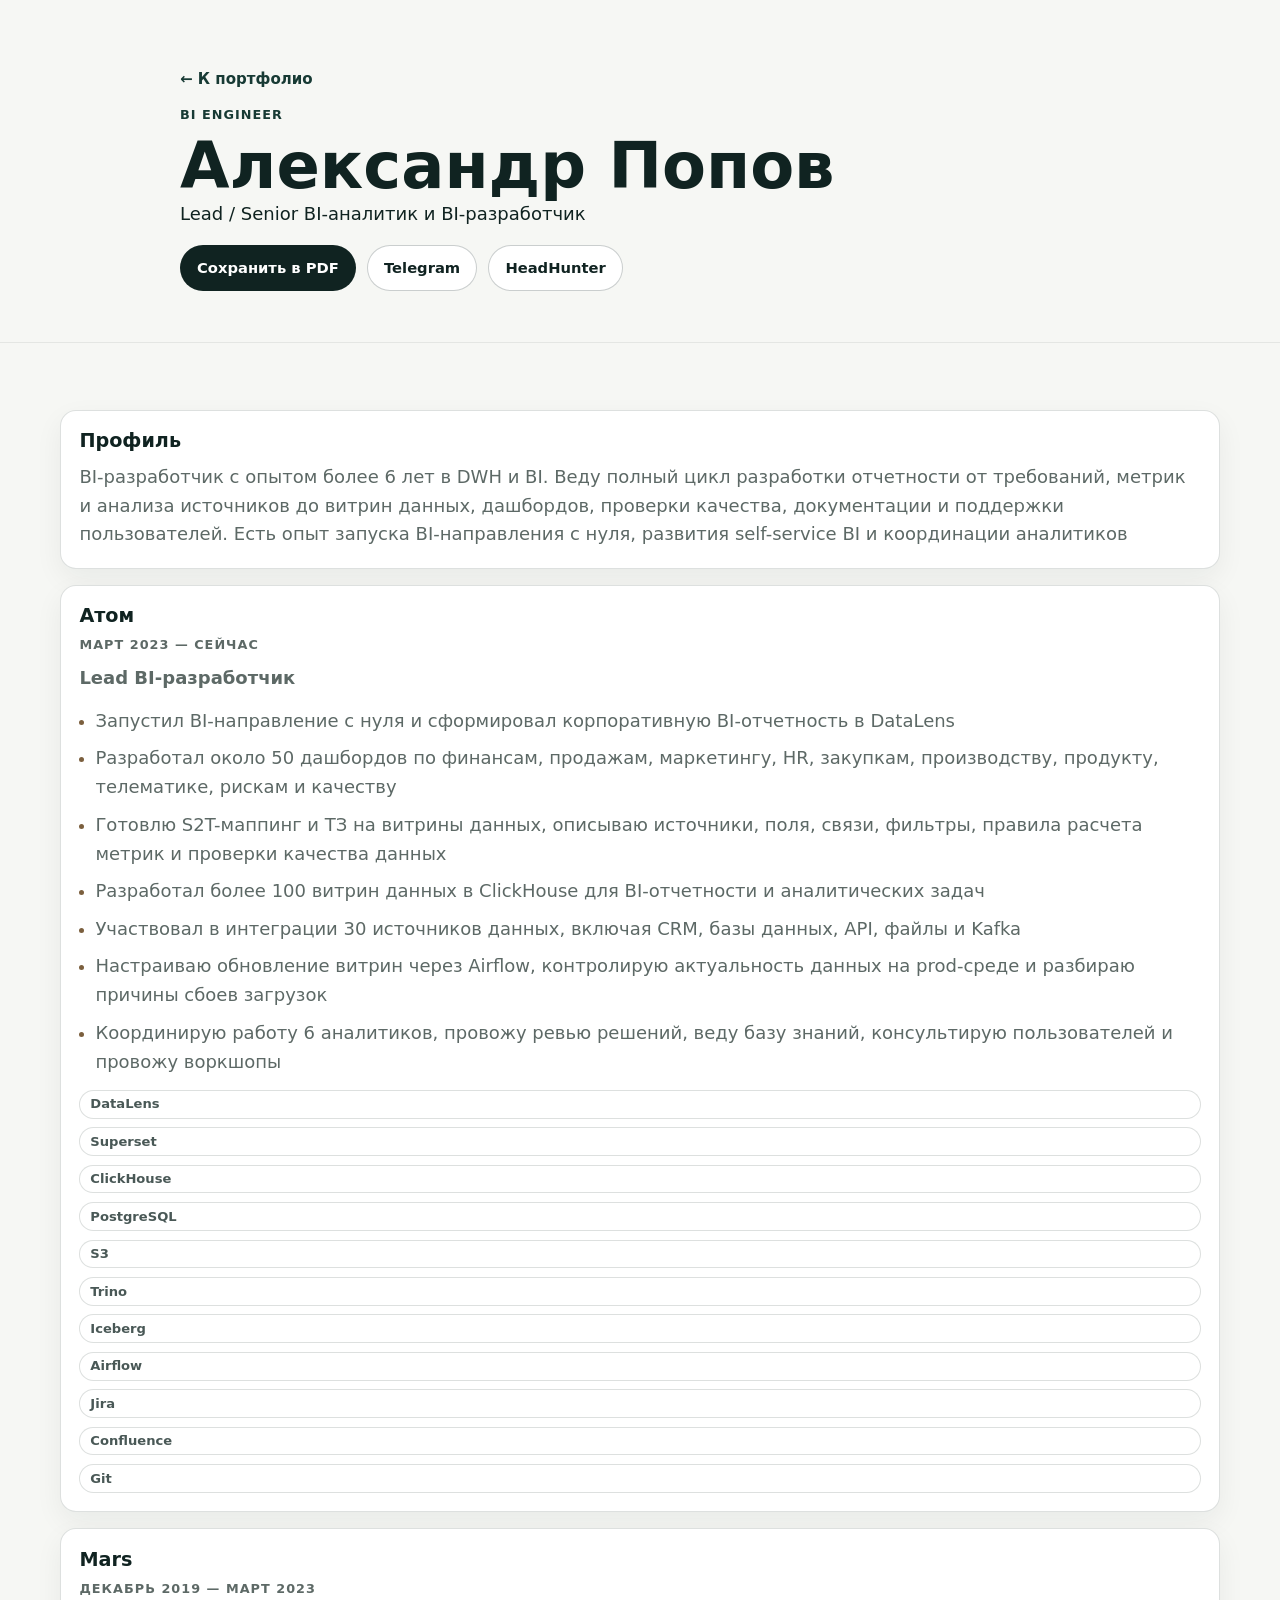
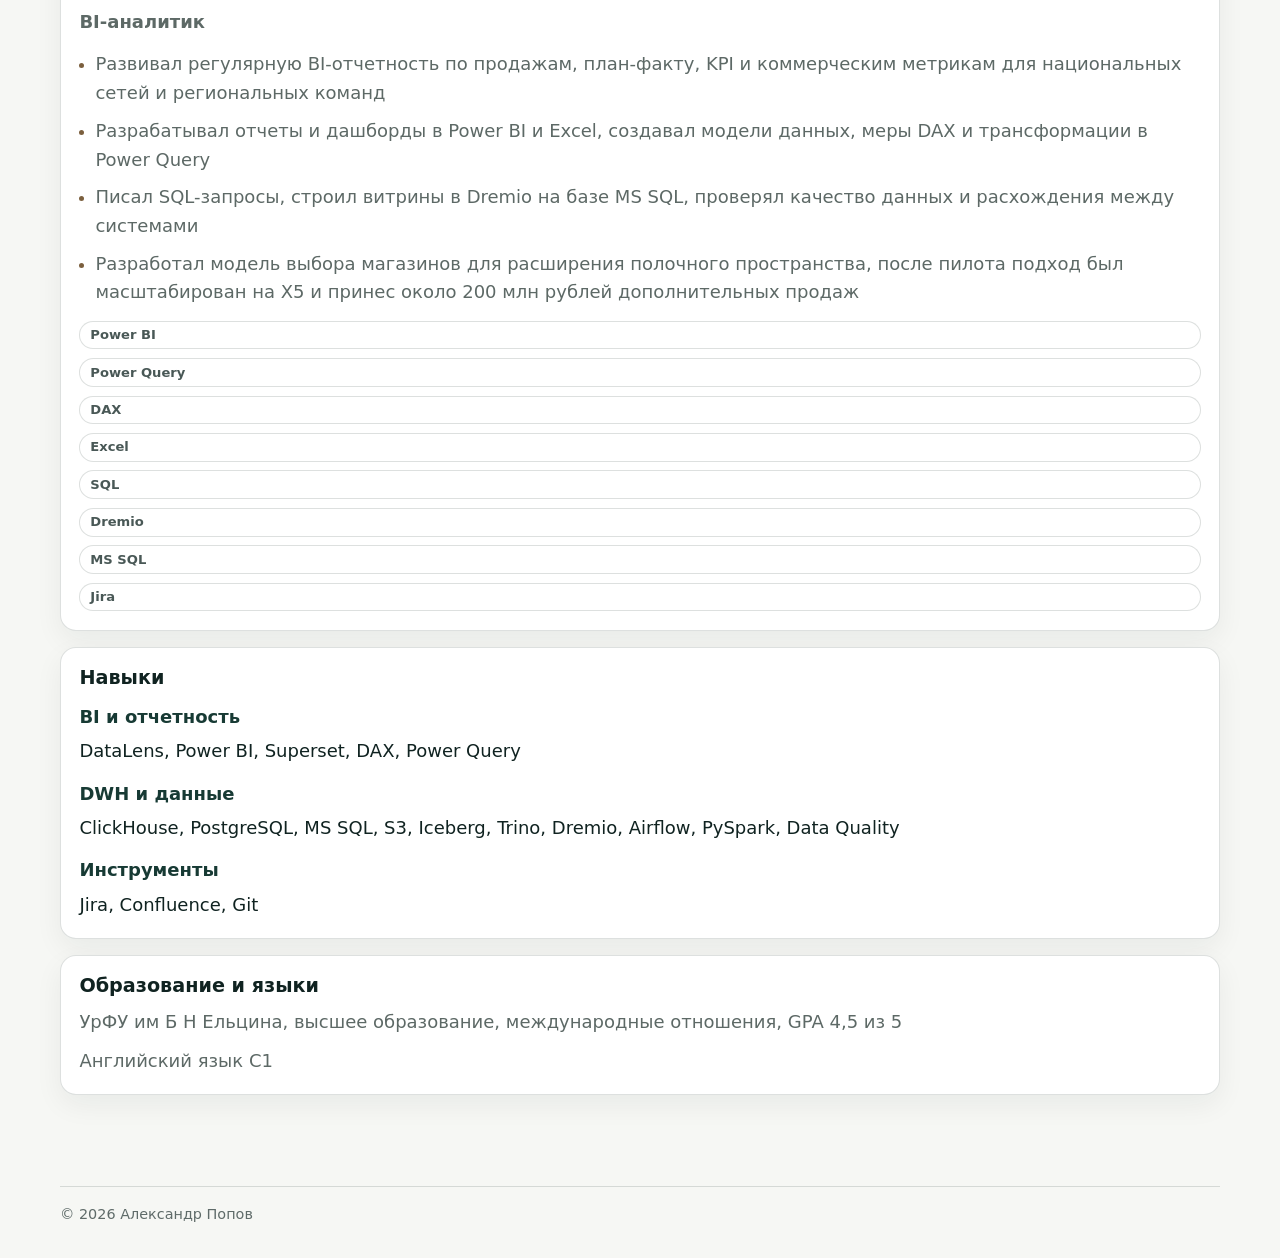
==== resume.html @ df1c7fab "Update site" ====
<!doctype html><html lang="ru"><head><meta charset="UTF-8" /><meta name="viewport" content="width=device-width, initial-scale=1.0" /><title>Резюме Александра Попова - BI Engineer</title><meta name="description" content="Резюме Александра Попова для ролей Senior BI-аналитика, BI-разработчика и BI Engineer" /><meta name="theme-color" content="#173a34" /><link rel="canonical" href="https://analyst.github.io/resume.html" /><link rel="icon" href="assets/images/favicon.svg" type="image/svg+xml" /><link rel="stylesheet" href="styles.css?v=20260629-bi-engineer" /><style>.resume-page .case-hero h1{max-width:24ch}.resume-page .case-detail-grid{grid-template-columns:1fr}.resume-page .case-detail-block{break-inside:avoid}.resume-page .resume-actions{margin-top:1rem}.resume-page .resume-line{display:grid;gap:.35rem;margin-top:.85rem}.resume-page .resume-line strong{color:var(--accent)}@media print{body{background:#fff}.no-print,.site-footer,.skip-link{display:none!important}.section,.case-hero{padding:1.2rem 0}.container{width:100%}.case-detail-block{box-shadow:none;border-color:#d6d6d6}.case-detail-section{border-top:0}}</style><script type="module" src="script.js?v=20260629-bi-engineer" defer></script></head><body><a class="skip-link" href="#main">Перейти к содержанию</a><main id="main" class="case-page resume-page"><section class="case-hero"><div class="container case-hero-grid"><div><a class="back-link no-print" href="index.html">← К портфолио</a><p class="case-company">BI Engineer</p><h1>Александр Попов</h1><p>Lead / Senior BI-аналитик и BI-разработчик</p><div class="cta-row resume-actions no-print"><button class="btn btn-primary" type="button" onclick="window.print()">Сохранить в PDF</button><a class="btn btn-secondary" href="https://t.me/adikant" target="_blank" rel="noopener noreferrer">Telegram</a><a class="btn btn-secondary" href="https://hh.ru/resume" data-hh-resume target="_blank" rel="noopener noreferrer">HeadHunter</a></div></div></div></section><section class="section case-detail-section"><div class="container case-detail-grid"><section class="case-detail-block case-detail-wide"><h2>Профиль</h2><p>BI-разработчик с опытом более 6 лет в DWH и BI. Веду полный цикл разработки отчетности от требований, метрик и анализа источников до витрин данных, дашбордов, проверки качества, документации и поддержки пользователей. Есть опыт запуска BI-направления с нуля, развития self-service BI и координации аналитиков</p></section><section class="case-detail-block"><h2>Атом</h2><p class="case-company">март 2023 — сейчас</p><p class="timeline-role">Lead BI-разработчик</p><ul><li>Запустил BI-направление с нуля и сформировал корпоративную BI-отчетность в DataLens</li><li>Разработал около 50 дашбордов по финансам, продажам, маркетингу, HR, закупкам, производству, продукту, телематике, рискам и качеству</li><li>Готовлю S2T-маппинг и ТЗ на витрины данных, описываю источники, поля, связи, фильтры, правила расчета метрик и проверки качества данных</li><li>Разработал более 100 витрин данных в ClickHouse для BI-отчетности и аналитических задач</li><li>Участвовал в интеграции 30 источников данных, включая CRM, базы данных, API, файлы и Kafka</li><li>Настраиваю обновление витрин через Airflow, контролирую актуальность данных на prod-среде и разбираю причины сбоев загрузок</li><li>Координирую работу 6 аналитиков, провожу ревью решений, веду базу знаний, консультирую пользователей и провожу воркшопы</li></ul><ul class="tech-list case-tech-list"><li>DataLens</li><li>Superset</li><li>ClickHouse</li><li>PostgreSQL</li><li>S3</li><li>Trino</li><li>Iceberg</li><li>Airflow</li><li>Jira</li><li>Confluence</li><li>Git</li></ul></section><section class="case-detail-block"><h2>Mars</h2><p class="case-company">декабрь 2019 — март 2023</p><p class="timeline-role">BI-аналитик</p><ul><li>Развивал регулярную BI-отчетность по продажам, план-факту, KPI и коммерческим метрикам для национальных сетей и региональных команд</li><li>Разрабатывал отчеты и дашборды в Power BI и Excel, создавал модели данных, меры DAX и трансформации в Power Query</li><li>Писал SQL-запросы, строил витрины в Dremio на базе MS SQL, проверял качество данных и расхождения между системами</li><li>Разработал модель выбора магазинов для расширения полочного пространства, после пилота подход был масштабирован на X5 и принес около 200 млн рублей дополнительных продаж</li></ul><ul class="tech-list case-tech-list"><li>Power BI</li><li>Power Query</li><li>DAX</li><li>Excel</li><li>SQL</li><li>Dremio</li><li>MS SQL</li><li>Jira</li></ul></section><section class="case-detail-block"><h2>Навыки</h2><div class="resume-line"><strong>BI и отчетность</strong><span>DataLens, Power BI, Superset, DAX, Power Query</span></div><div class="resume-line"><strong>DWH и данные</strong><span>ClickHouse, PostgreSQL, MS SQL, S3, Iceberg, Trino, Dremio, Airflow, PySpark, Data Quality</span></div><div class="resume-line"><strong>Инструменты</strong><span>Jira, Confluence, Git</span></div></section><section class="case-detail-block"><h2>Образование и языки</h2><p>УрФУ им Б Н Ельцина, высшее образование, международные отношения, GPA 4,5 из 5</p><p>Английский язык C1</p></section></div></section></main><footer class="site-footer no-print"><div class="container footer-inner"><p>&copy; 2026 Александр Попов</p></div></footer></body></html>
---- styles.css ----
:root{--bg:#f6f7f4;--surface:#ffffff;--surface-soft:#edf2ee;--ink:#102321;--muted:#5d6966;--line:rgba(16,35,33,0.14);--line-strong:rgba(16,35,33,0.22);--accent:#173a34;--accent-soft:#dfeae4;--warm:#7b5f3e;--shadow:0 10px 28px rgba(16,35,33,0.06);--radius-lg:16px;--radius-md:12px;--radius-sm:8px}*,*::before,*::after{box-sizing:border-box}html{scroll-behavior:smooth}body{margin:0;overflow-x:hidden;background:var(--bg);color:var(--ink);font-family:system-ui,-apple-system,BlinkMacSystemFont,"Segoe UI",sans-serif;font-size:18px;line-height:1.6;text-rendering:optimizeLegibility}h1,h2,h3,h4,p,ul,ol,figure{margin:0}img{display:block;max-width:100%}a{color:inherit}.container{width:min(1160px,calc(100% - 40px));margin:0 auto}.skip-link{position:fixed;top:0.75rem;left:0.75rem;z-index:100;padding:0.6rem 0.85rem;border-radius:var(--radius-sm);background:var(--ink);color:#fff;font-weight:800;text-decoration:none;transform:translateY(-160%)}.skip-link:focus{transform:translateY(0)}.hero{padding:4.8rem 0 2.7rem}.hero-grid{display:grid;grid-template-columns:minmax(0,1fr) minmax(260px,330px);gap:3rem;align-items:center}.hero-copy{display:grid;gap:1.1rem;max-width:790px}.hero-role,.section-kicker,.case-company,.timeline-period{color:var(--accent);font-size:0.8rem;font-weight:850;letter-spacing:0.08em;line-height:1.3;text-transform:uppercase}.hero-role{max-width:42ch;font-size:clamp(1.1rem,1.45vw,1.35rem);letter-spacing:0.045em;line-height:1.25}.hero-headline{max-width:13ch;font-size:clamp(3rem,7vw,5.5rem);line-height:0.98}.hero-summary{max-width:68ch;color:rgba(16,35,33,0.88);font-size:1.08rem}.hero-proof-list{display:flex;flex-wrap:wrap;gap:0.6rem;padding:0;list-style:none}.hero-proof-list li{padding:0.55rem 0.8rem;border:1px solid var(--line);border-radius:999px;background:var(--surface);color:rgba(16,35,33,0.82);font-size:0.92rem;font-weight:800;line-height:1.25}.hero-media{width:100%;padding:0.55rem;border:1px solid var(--line);border-radius:var(--radius-lg);background:var(--surface);box-shadow:var(--shadow)}.hero-media img{width:100%;aspect-ratio:1;height:auto;border-radius:12px;object-fit:cover;object-position:center 48%}.cta-row,.case-contact-actions{display:flex;flex-wrap:wrap;gap:0.7rem}.btn{display:inline-flex;align-items:center;justify-content:center;gap:0.48rem;min-height:46px;max-width:100%;padding:0.72rem 1rem;border:1px solid transparent;border-radius:999px;font:inherit;font-size:0.92rem;font-weight:850;line-height:1.2;text-align:center;text-decoration:none;white-space:normal}.btn-icon{display:inline-grid;flex:0 0 auto;place-items:center;width:1.1rem;height:1.1rem}.btn-icon svg{width:100%;height:100%;fill:currentColor}.btn-icon-hh{width:1.55rem;height:1.55rem;border-radius:0.42rem;background:#d6001c;color:#fff;font-size:0.78rem;font-weight:900;line-height:1;text-transform:lowercase}.btn-primary{background:var(--ink);color:#fff}.btn-secondary{border-color:var(--line-strong);background:var(--surface);color:var(--ink)}.section{padding:4.2rem 0}.useful-strip{padding:0 0 3.6rem}.useful-grid{display:grid;grid-template-columns:repeat(4,minmax(0,1fr));gap:0.75rem}.useful-item{min-height:132px;padding:0.95rem;border:1px solid var(--line);border-radius:var(--radius-md);background:var(--surface);box-shadow:var(--shadow)}.useful-item h3{color:var(--ink);font-size:1rem;line-height:1.18}.useful-item p{margin-top:0.55rem;color:var(--muted);font-size:0.9rem;line-height:1.42}.section+.section,.case-detail-section,.case-contact{border-top:1px solid rgba(16,35,33,0.08)}.section-head{display:grid;gap:0.75rem;margin-bottom:1.6rem}.section-head-grid{display:grid;grid-template-columns:minmax(0,0.78fr) minmax(280px,0.54fr);gap:2rem;align-items:start}.section-head h2{max-width:20ch;font-size:clamp(2rem,4vw,3rem);line-height:1.08}.section-head-compact .section-head-grid{grid-template-columns:minmax(0,1fr)}.section-head-compact h2{max-width:24ch}.section-head p{max-width:60ch;color:var(--muted);font-size:1rem}.experience-list,.cases-list,.technical-projects{display:grid;gap:1rem}.experience-card,.case-card,.technical-project,.process-card,.leader-role-card,.speaking-card,.contact-card,.case-detail-block{border:1px solid var(--line);border-radius:var(--radius-lg);background:var(--surface);box-shadow:var(--shadow)}.experience-card{display:grid;grid-template-columns:minmax(0,1fr) 320px;gap:1.5rem;padding:1.25rem}.experience-main h3{margin-top:0.28rem;font-size:1.55rem;line-height:1.15}.timeline-role{margin-top:0.2rem;color:var(--accent);font-weight:850}.experience-context{margin-top:0.7rem;color:var(--muted)}.responsibility-list,.case-card-body ul,.leader-role-card ul,.case-detail-block ul,.contact-list{display:grid;gap:0.55rem;margin-top:0.85rem;padding:0;list-style:none}.responsibility-list li,.case-card-body li,.leader-role-card li,.case-detail-block li,.contact-list li{position:relative;padding-left:1rem;color:var(--muted)}.responsibility-list li::before,.case-card-body li::before,.leader-role-card li::before,.case-detail-block li::before,.contact-list li::before{content:"";position:absolute;top:0.72em;left:0;width:5px;height:5px;border-radius:50%;background:var(--warm)}.experience-side{display:grid;align-content:start;gap:1rem}.metric-list{display:grid;gap:0.6rem}.metric-item{padding:0.85rem;border:1px solid rgba(23,58,52,0.14);border-radius:var(--radius-md);background:var(--accent-soft)}.metric-item strong,.metric-item span{display:block}.metric-item strong{color:var(--accent);font-size:1.6rem;line-height:1}.metric-item span{margin-top:0.35rem;color:rgba(16,35,33,0.78);font-size:0.9rem;line-height:1.35}.tech-list{display:flex;flex-wrap:wrap;gap:0.45rem;margin:0;padding:0;list-style:none}.tech-list li{padding:0.34rem 0.62rem;border:1px solid var(--line);border-radius:999px;background:var(--surface);color:rgba(16,35,33,0.76);font-size:0.82rem;font-weight:750;line-height:1.2}.case-card{position:relative;display:grid;grid-template-columns:minmax(260px,0.55fr) minmax(0,1fr);gap:0;overflow:hidden;padding:0;transition:border-color 0.22s ease,box-shadow 0.22s ease,transform 0.22s ease}.case-card:hover{border-color:rgba(23,58,52,0.24);box-shadow:0 18px 42px rgba(16,35,33,0.09);transform:translateY(-2px)}.case-card-head{display:grid;align-content:start;padding:1.25rem;border-right:1px solid rgba(16,35,33,0.1);background:linear-gradient(135deg,rgba(223,234,228,0.95),rgba(255,255,255,0.76)),var(--surface-soft)}.case-card-head .case-company{width:fit-content;max-width:100%;padding:0.28rem 0.5rem;border:1px solid rgba(23,58,52,0.13);border-radius:999px;background:rgba(255,255,255,0.72);color:var(--accent)}.case-card-head h3{margin-top:0.62rem;font-size:1.55rem;line-height:1.16}.case-card-head p:last-child,.case-card-body p,.technical-project p,.process-card li,.speaking-card p,.contact-card p,.case-detail-block p,.result-list span{color:var(--muted)}.case-card-head p:last-child,.case-card-body p,.technical-project p,.case-detail-block p{margin-top:0.65rem}.case-card-body{display:grid;gap:0;padding:1.25rem 1.25rem 1.15rem}.case-card-body section{padding:0.85rem 0 0.95rem;border-top:1px solid rgba(16,35,33,0.1)}.case-card-body section:first-child{padding-top:0;border-top:0}.case-card-body h4{color:var(--accent);font-size:0.78rem;font-weight:850;letter-spacing:0.06em;line-height:1.3;text-transform:uppercase}.case-result{margin-top:0.1rem;padding:0.75rem 0 0.8rem 1rem;border-top:1px solid rgba(16,35,33,0.1);border-left:3px solid var(--accent);background:linear-gradient(90deg,rgba(223,234,228,0.5),rgba(223,234,228,0))}.text-link{display:inline-flex;width:fit-content;color:var(--accent);font-size:0.94rem;font-weight:850;text-decoration:underline;text-underline-offset:4px}.case-card .text-link{margin-top:0.95rem}.technical-project{padding:1.15rem}.technical-project h3{margin-top:0.55rem;font-size:1.15rem;line-height:1.25}.process-layout{display:grid;grid-template-columns:minmax(0,1.15fr) minmax(280px,0.85fr);gap:1rem;align-items:stretch}.process-card,.leader-role-card{padding:1.2rem}.process-card h3,.leader-role-card h3,.architecture-copy h3,.speaking-card h3,.contact-card h3{font-size:1.22rem;line-height:1.22}.process-list{display:grid;grid-template-columns:repeat(4,minmax(0,1fr));gap:0.55rem;margin-top:1rem;padding:0;list-style:none;counter-reset:process}.process-list li{min-height:88px;padding:0.75rem;border:1px solid var(--line);border-radius:var(--radius-md);background:var(--surface-soft);font-size:0.92rem;font-weight:750;line-height:1.3;counter-increment:process}.process-list li::before{content:counter(process,decimal-leading-zero);display:block;margin-bottom:0.35rem;color:var(--accent);font-size:0.78rem;font-weight:900}.architecture-section{margin-top:1.2rem}.architecture-copy{display:grid;grid-template-columns:minmax(0,1fr);gap:1rem;align-items:start;margin-bottom:0.9rem}.architecture-scroll{overflow-x:auto;padding:0.25rem 0.25rem 0.7rem;scrollbar-color:rgba(23,58,52,0.36) transparent}.architecture-flow{display:grid;grid-template-columns:repeat(5,minmax(190px,1fr));gap:0.8rem;min-width:1040px;margin:0;padding:0;list-style:none}.architecture-stage{position:relative;display:grid;grid-template-rows:auto 1fr;gap:0.75rem;min-height:292px;padding:1rem;border:1px solid var(--line);border-radius:18px;background:var(--surface);box-shadow:var(--shadow)}.architecture-stage h4{color:var(--ink);font-size:1.08rem;line-height:1.2}.architecture-stage p{margin-top:0.35rem;color:var(--muted);font-size:0.88rem;line-height:1.42}.architecture-tools{display:grid;align-content:end;gap:0.4rem;margin:0;padding:0;list-style:none}.architecture-tool{display:inline-flex;align-items:center;gap:0.36rem;width:100%;min-height:34px;padding:0.38rem 0.6rem;border:1px solid rgba(23,58,52,0.1);border-radius:999px;background:var(--surface-soft);color:rgba(16,35,33,0.82);font-size:0.8rem;font-weight:800;line-height:1.12}.architecture-arrow{position:absolute;top:50%;right:-0.78rem;z-index:2;display:grid;width:1.38rem;height:1.38rem;place-items:center;border:1px solid var(--line);border-radius:999px;background:var(--surface);color:var(--accent);font-size:0.86rem;font-weight:900;line-height:1;transform:translateY(-50%)}.contact-layout{display:grid;grid-template-columns:minmax(0,0.95fr) minmax(0,1.05fr);gap:1rem}.speaking-card,.contact-card{padding:1.2rem;display:grid;align-content:center;gap:0.95rem}.speaking-card h3{margin-top:0.55rem}.speaking-card p,.contact-card p{margin-top:0.65rem}.contact-actions{display:grid;gap:0.72rem}.contact-actions .btn{width:100%;min-height:58px;font-size:1rem}.reveal-ready .reveal-item{opacity:1}@media (prefers-reduced-motion:no-preference){.reveal-ready .reveal-item{opacity:0;transform:translateY(18px);transition:opacity 0.62s ease,transform 0.62s cubic-bezier(0.22,1,0.36,1)}.reveal-ready .reveal-item.is-visible{opacity:1;transform:translateY(0)}}.site-footer{padding:1.5rem 0 2rem}.footer-inner{display:flex;flex-wrap:wrap;justify-content:space-between;gap:0.7rem 1rem;padding-top:1rem;border-top:1px solid var(--line)}.footer-inner p{color:rgba(16,35,33,0.66);font-size:0.9rem}.case-hero{padding:4rem 0 3.2rem}.case-hero-grid{max-width:920px}.case-hero h1{max-width:18ch;margin-top:0.6rem;font-size:clamp(2.35rem,5vw,4.2rem);line-height:1.04}.case-hero p:last-child{max-width:68ch;margin-top:1rem;color:rgba(16,35,33,0.84);font-size:1.08rem}.back-link{display:inline-flex;margin-bottom:1rem;color:var(--accent);font-size:0.94rem;font-weight:850;text-decoration:none}.case-detail-grid{display:grid;grid-template-columns:repeat(2,minmax(0,1fr));gap:1rem}.case-detail-block{padding:1.15rem}.case-detail-block h2{font-size:1.2rem;line-height:1.2}.case-detail-wide{grid-column:1 / -1}.result-list li{display:grid;gap:0.3rem}.result-list strong{color:var(--accent);font-size:1.08rem}.case-tech-list{margin-top:0.85rem}.case-tech-list li{padding-left:0.62rem}.case-tech-list li::before{display:none}.case-contact-inner{display:flex;align-items:center;justify-content:space-between;gap:1rem}:where(a,button,.btn):focus-visible{outline:3px solid rgba(123,95,62,0.42);outline-offset:3px}@media (max-width:1080px){.experience-card,.case-card,.process-layout,.contact-layout,.section-head-grid{grid-template-columns:1fr}.process-list{grid-template-columns:repeat(2,minmax(0,1fr))}.useful-grid{grid-template-columns:repeat(2,minmax(0,1fr))}}@media (max-width:760px){body{font-size:17px}.container{width:calc(100% - 28px)}.hero{padding:3.1rem 0 3.4rem}.hero-grid{grid-template-columns:1fr;gap:1.5rem}.hero-media{width:100%;max-width:520px;justify-self:center}.section{padding:3.2rem 0}.experience-card,.case-card,.technical-project,.process-card,.leader-role-card,.speaking-card,.contact-card,.case-detail-block{padding:1rem}.process-list,.useful-grid,.case-detail-grid{grid-template-columns:1fr}.case-card-head{border-right:0;border-bottom:1px solid rgba(16,35,33,0.1)}.architecture-flow{min-width:980px}.case-contact-inner{display:grid}.btn{width:100%}}@media (max-width:420px){.hero-headline{font-size:2.6rem}.hero-summary{font-size:1rem}.hero-proof-list{display:grid}.section-head h2{font-size:1.82rem}}@media (prefers-reduced-motion:reduce){html{scroll-behavior:auto}*,*::before,*::after{animation-duration:0.01ms !important;animation-iteration-count:1 !important;transition-duration:0.01ms !important}}
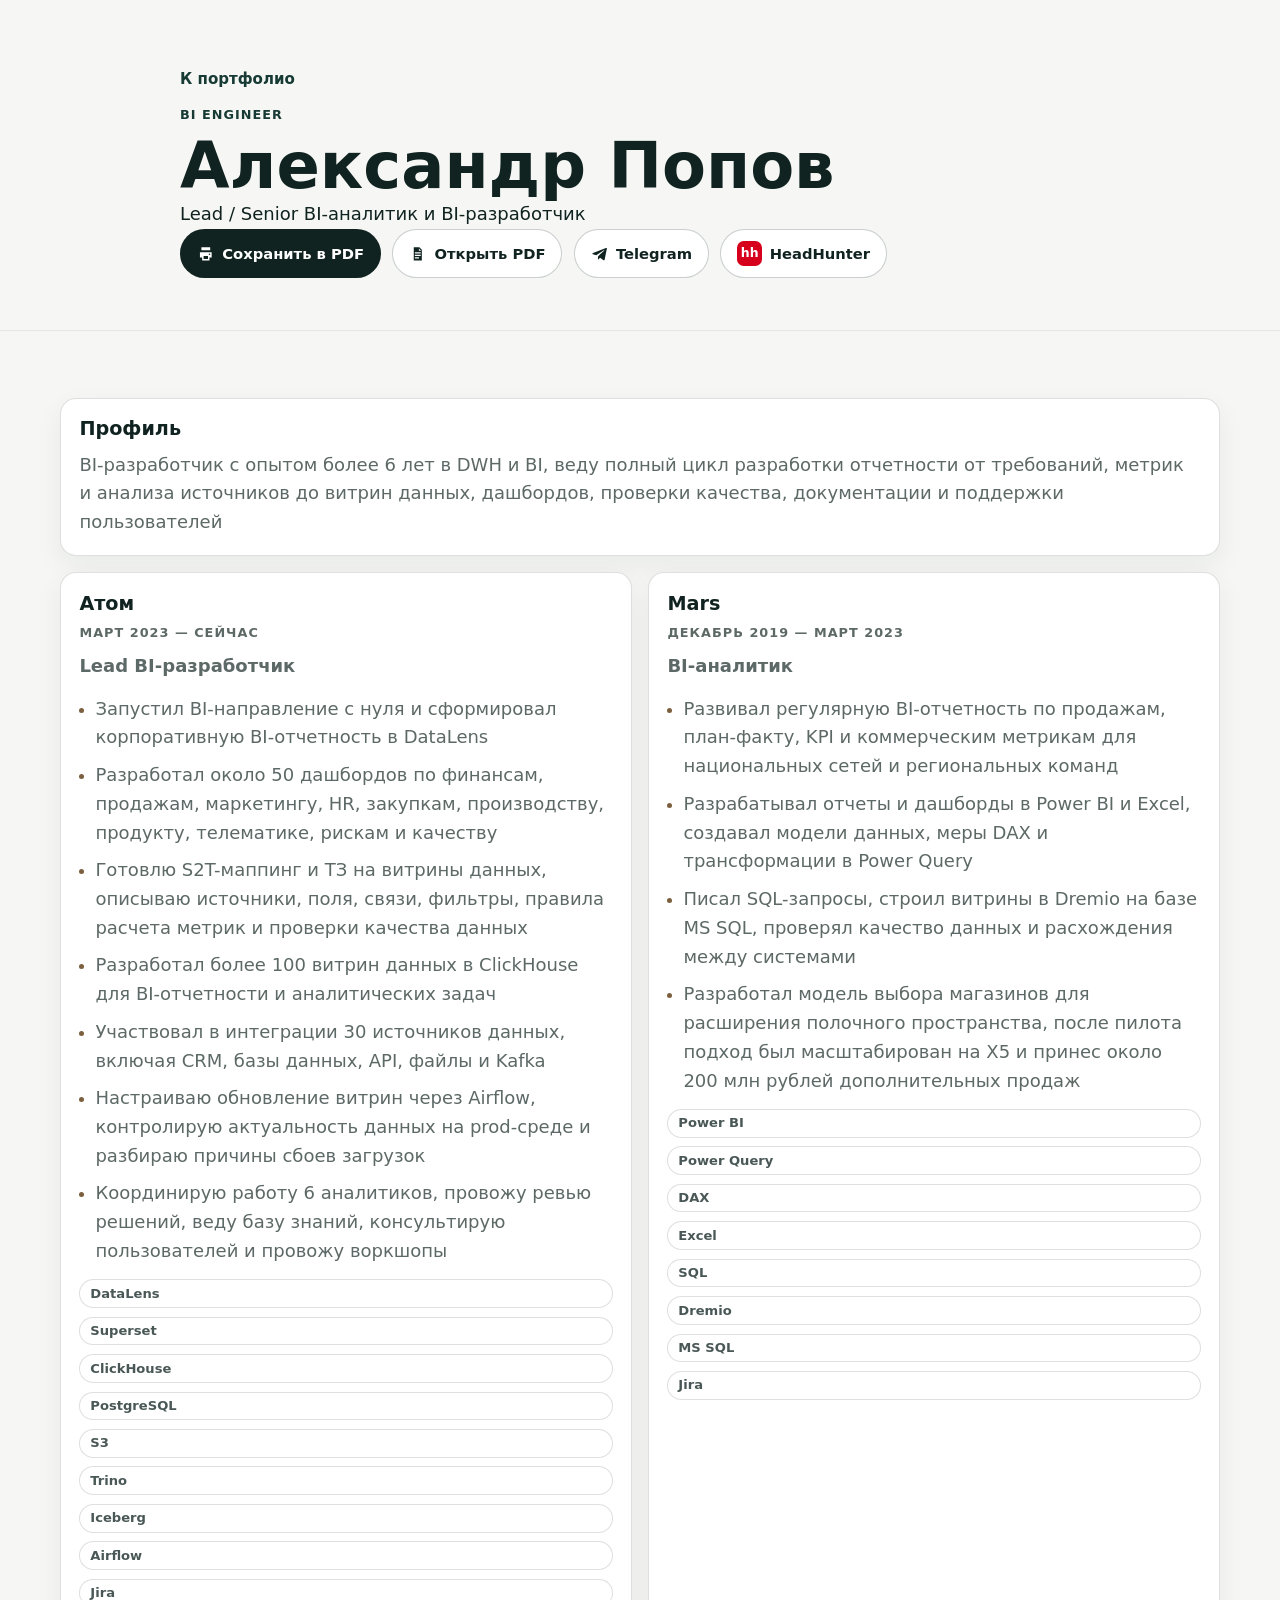
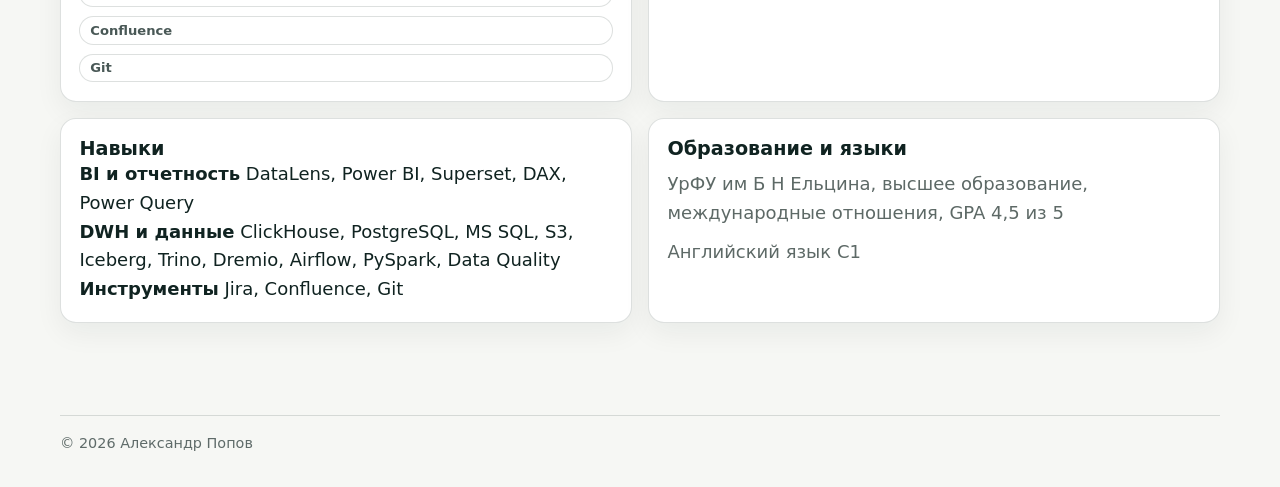
==== commit 3fb2550e: "Use analyst.github.io custom domain" ====
--- a/resume.html
+++ b/resume.html
@@ -1 +1,153 @@
-<!doctype html><html lang="ru"><head><meta charset="UTF-8" /><meta name="viewport" content="width=device-width, initial-scale=1.0" /><title>Резюме Александра Попова - BI Engineer</title><meta name="description" content="Резюме Александра Попова для ролей Senior BI-аналитика, BI-разработчика и BI Engineer" /><meta name="theme-color" content="#173a34" /><link rel="canonical" href="https://analyst.github.io/resume.html" /><link rel="icon" href="assets/images/favicon.svg" type="image/svg+xml" /><link rel="stylesheet" href="styles.css?v=20260629-bi-engineer" /><style>.resume-page .case-hero h1{max-width:24ch}.resume-page .case-detail-grid{grid-template-columns:1fr}.resume-page .case-detail-block{break-inside:avoid}.resume-page .resume-actions{margin-top:1rem}.resume-page .resume-line{display:grid;gap:.35rem;margin-top:.85rem}.resume-page .resume-line strong{color:var(--accent)}@media print{body{background:#fff}.no-print,.site-footer,.skip-link{display:none!important}.section,.case-hero{padding:1.2rem 0}.container{width:100%}.case-detail-block{box-shadow:none;border-color:#d6d6d6}.case-detail-section{border-top:0}}</style><script type="module" src="script.js?v=20260629-bi-engineer" defer></script></head><body><a class="skip-link" href="#main">Перейти к содержанию</a><main id="main" class="case-page resume-page"><section class="case-hero"><div class="container case-hero-grid"><div><a class="back-link no-print" href="index.html">← К портфолио</a><p class="case-company">BI Engineer</p><h1>Александр Попов</h1><p>Lead / Senior BI-аналитик и BI-разработчик</p><div class="cta-row resume-actions no-print"><button class="btn btn-primary" type="button" onclick="window.print()">Сохранить в PDF</button><a class="btn btn-secondary" href="https://t.me/adikant" target="_blank" rel="noopener noreferrer">Telegram</a><a class="btn btn-secondary" href="https://hh.ru/resume" data-hh-resume target="_blank" rel="noopener noreferrer">HeadHunter</a></div></div></div></section><section class="section case-detail-section"><div class="container case-detail-grid"><section class="case-detail-block case-detail-wide"><h2>Профиль</h2><p>BI-разработчик с опытом более 6 лет в DWH и BI. Веду полный цикл разработки отчетности от требований, метрик и анализа источников до витрин данных, дашбордов, проверки качества, документации и поддержки пользователей. Есть опыт запуска BI-направления с нуля, развития self-service BI и координации аналитиков</p></section><section class="case-detail-block"><h2>Атом</h2><p class="case-company">март 2023 — сейчас</p><p class="timeline-role">Lead BI-разработчик</p><ul><li>Запустил BI-направление с нуля и сформировал корпоративную BI-отчетность в DataLens</li><li>Разработал около 50 дашбордов по финансам, продажам, маркетингу, HR, закупкам, производству, продукту, телематике, рискам и качеству</li><li>Готовлю S2T-маппинг и ТЗ на витрины данных, описываю источники, поля, связи, фильтры, правила расчета метрик и проверки качества данных</li><li>Разработал более 100 витрин данных в ClickHouse для BI-отчетности и аналитических задач</li><li>Участвовал в интеграции 30 источников данных, включая CRM, базы данных, API, файлы и Kafka</li><li>Настраиваю обновление витрин через Airflow, контролирую актуальность данных на prod-среде и разбираю причины сбоев загрузок</li><li>Координирую работу 6 аналитиков, провожу ревью решений, веду базу знаний, консультирую пользователей и провожу воркшопы</li></ul><ul class="tech-list case-tech-list"><li>DataLens</li><li>Superset</li><li>ClickHouse</li><li>PostgreSQL</li><li>S3</li><li>Trino</li><li>Iceberg</li><li>Airflow</li><li>Jira</li><li>Confluence</li><li>Git</li></ul></section><section class="case-detail-block"><h2>Mars</h2><p class="case-company">декабрь 2019 — март 2023</p><p class="timeline-role">BI-аналитик</p><ul><li>Развивал регулярную BI-отчетность по продажам, план-факту, KPI и коммерческим метрикам для национальных сетей и региональных команд</li><li>Разрабатывал отчеты и дашборды в Power BI и Excel, создавал модели данных, меры DAX и трансформации в Power Query</li><li>Писал SQL-запросы, строил витрины в Dremio на базе MS SQL, проверял качество данных и расхождения между системами</li><li>Разработал модель выбора магазинов для расширения полочного пространства, после пилота подход был масштабирован на X5 и принес около 200 млн рублей дополнительных продаж</li></ul><ul class="tech-list case-tech-list"><li>Power BI</li><li>Power Query</li><li>DAX</li><li>Excel</li><li>SQL</li><li>Dremio</li><li>MS SQL</li><li>Jira</li></ul></section><section class="case-detail-block"><h2>Навыки</h2><div class="resume-line"><strong>BI и отчетность</strong><span>DataLens, Power BI, Superset, DAX, Power Query</span></div><div class="resume-line"><strong>DWH и данные</strong><span>ClickHouse, PostgreSQL, MS SQL, S3, Iceberg, Trino, Dremio, Airflow, PySpark, Data Quality</span></div><div class="resume-line"><strong>Инструменты</strong><span>Jira, Confluence, Git</span></div></section><section class="case-detail-block"><h2>Образование и языки</h2><p>УрФУ им Б Н Ельцина, высшее образование, международные отношения, GPA 4,5 из 5</p><p>Английский язык C1</p></section></div></section></main><footer class="site-footer no-print"><div class="container footer-inner"><p>&copy; 2026 Александр Попов</p></div></footer></body></html>
+<!doctype html>
+<html lang="ru">
+  <head>
+    <meta charset="UTF-8" />
+    <meta name="viewport" content="width=device-width, initial-scale=1.0" />
+    <title>Резюме Александра Попова - BI Engineer</title>
+    <meta
+      name="description"
+      content="Печатная версия резюме Александра Попова для ролей Senior BI-аналитика, BI-разработчика и BI Engineer"
+    />
+    <meta name="theme-color" content="#173a34" />
+    <link rel="canonical" href="https://analyst.github.io/resume.html" />
+    <link rel="icon" href="assets/images/favicon.svg" type="image/svg+xml" />
+    <link rel="stylesheet" href="styles.css?v=20260629-bi-engineer-2" />
+    <script type="module" src="script.js?v=20260629-bi-engineer-2" defer></script>
+  </head>
+  <body class="resume-page">
+    <a class="skip-link" href="#main">Перейти к содержанию</a>
+
+    <main id="main" class="case-page">
+      <section class="case-hero">
+        <div class="container case-hero-grid">
+          <a class="back-link no-print" href="index.html">К портфолио</a>
+          <p class="case-company">BI Engineer</p>
+          <h1>Александр Попов</h1>
+          <p>Lead / Senior BI-аналитик и BI-разработчик</p>
+          <div class="cta-row resume-actions no-print">
+            <button class="btn btn-primary" type="button" onclick="window.print()">
+              <span class="btn-icon" aria-hidden="true">
+                <svg viewBox="0 0 24 24" focusable="false">
+                  <path d="M6 3h12v4H6V3Zm-2 7h16v7h-3v4H7v-4H4v-7Zm5 5v4h6v-4H9Zm8-3.5a1 1 0 1 0 0 2 1 1 0 0 0 0-2Z" />
+                </svg>
+              </span>
+              <span>Сохранить в PDF</span>
+            </button>
+            <a class="btn btn-secondary" href="assets/docs/popov-resume.pdf">
+              <span class="btn-icon" aria-hidden="true">
+                <svg viewBox="0 0 24 24" focusable="false">
+                  <path d="M6.5 3h7.6l3.4 3.4V21h-11V3Zm7 1.9V8h3.1l-3.1-3.1ZM8 10v1.6h8V10H8Zm0 3.4V15h8v-1.6H8Zm0 3.4v1.6h5.6v-1.6H8Z" />
+                </svg>
+              </span>
+              <span>Открыть PDF</span>
+            </a>
+            <a class="btn btn-secondary" href="https://t.me/adikant" target="_blank" rel="noopener noreferrer">
+              <span class="btn-icon" aria-hidden="true">
+                <svg viewBox="0 0 24 24" focusable="false">
+                  <path d="M21.8 4.2 18.6 20c-.2 1-.8 1.2-1.6.7l-4.5-3.3-2.2 2.1c-.2.2-.5.4-.9.4l.3-4.7 8.5-7.7c.4-.3-.1-.5-.6-.2L7.1 13.9 2.6 12.5c-1-.3-1-1 .2-1.5L20.4 4.2c.8-.3 1.5.2 1.4 1Z" />
+                </svg>
+              </span>
+              <span>Telegram</span>
+            </a>
+            <a
+              class="btn btn-secondary"
+              href="https://hh.ru/resume/b0bc9b00ff10b70d850039ed1f713379735831"
+              target="_blank"
+              rel="noopener noreferrer"
+            >
+              <span class="btn-icon btn-icon-hh" aria-hidden="true">hh</span>
+              <span>HeadHunter</span>
+            </a>
+          </div>
+        </div>
+      </section>
+
+      <section class="section case-detail-section">
+        <div class="container case-detail-grid">
+          <section class="case-detail-block case-detail-wide">
+            <h2>Профиль</h2>
+            <p>BI-разработчик с опытом более 6 лет в DWH и BI, веду полный цикл разработки отчетности от требований, метрик и анализа источников до витрин данных, дашбордов, проверки качества, документации и поддержки пользователей</p>
+          </section>
+
+          <section class="case-detail-block">
+            <h2>Атом</h2>
+            <p class="case-company">март 2023 — сейчас</p>
+            <p class="timeline-role">Lead BI-разработчик</p>
+            <ul>
+              <li>Запустил BI-направление с нуля и сформировал корпоративную BI-отчетность в DataLens</li>
+              <li>Разработал около 50 дашбордов по финансам, продажам, маркетингу, HR, закупкам, производству, продукту, телематике, рискам и качеству</li>
+              <li>Готовлю S2T-маппинг и ТЗ на витрины данных, описываю источники, поля, связи, фильтры, правила расчета метрик и проверки качества данных</li>
+              <li>Разработал более 100 витрин данных в ClickHouse для BI-отчетности и аналитических задач</li>
+              <li>Участвовал в интеграции 30 источников данных, включая CRM, базы данных, API, файлы и Kafka</li>
+              <li>Настраиваю обновление витрин через Airflow, контролирую актуальность данных на prod-среде и разбираю причины сбоев загрузок</li>
+              <li>Координирую работу 6 аналитиков, провожу ревью решений, веду базу знаний, консультирую пользователей и провожу воркшопы</li>
+            </ul>
+            <ul class="tech-list case-tech-list">
+              <li>DataLens</li>
+              <li>Superset</li>
+              <li>ClickHouse</li>
+              <li>PostgreSQL</li>
+              <li>S3</li>
+              <li>Trino</li>
+              <li>Iceberg</li>
+              <li>Airflow</li>
+              <li>Jira</li>
+              <li>Confluence</li>
+              <li>Git</li>
+            </ul>
+          </section>
+
+          <section class="case-detail-block">
+            <h2>Mars</h2>
+            <p class="case-company">декабрь 2019 — март 2023</p>
+            <p class="timeline-role">BI-аналитик</p>
+            <ul>
+              <li>Развивал регулярную BI-отчетность по продажам, план-факту, KPI и коммерческим метрикам для национальных сетей и региональных команд</li>
+              <li>Разрабатывал отчеты и дашборды в Power BI и Excel, создавал модели данных, меры DAX и трансформации в Power Query</li>
+              <li>Писал SQL-запросы, строил витрины в Dremio на базе MS SQL, проверял качество данных и расхождения между системами</li>
+              <li>Разработал модель выбора магазинов для расширения полочного пространства, после пилота подход был масштабирован на X5 и принес около 200 млн рублей дополнительных продаж</li>
+            </ul>
+            <ul class="tech-list case-tech-list">
+              <li>Power BI</li>
+              <li>Power Query</li>
+              <li>DAX</li>
+              <li>Excel</li>
+              <li>SQL</li>
+              <li>Dremio</li>
+              <li>MS SQL</li>
+              <li>Jira</li>
+            </ul>
+          </section>
+
+          <section class="case-detail-block">
+            <h2>Навыки</h2>
+            <div class="resume-line">
+              <strong>BI и отчетность</strong>
+              <span>DataLens, Power BI, Superset, DAX, Power Query</span>
+            </div>
+            <div class="resume-line">
+              <strong>DWH и данные</strong>
+              <span>ClickHouse, PostgreSQL, MS SQL, S3, Iceberg, Trino, Dremio, Airflow, PySpark, Data Quality</span>
+            </div>
+            <div class="resume-line">
+              <strong>Инструменты</strong>
+              <span>Jira, Confluence, Git</span>
+            </div>
+          </section>
+
+          <section class="case-detail-block">
+            <h2>Образование и языки</h2>
+            <p>УрФУ им Б Н Ельцина, высшее образование, международные отношения, GPA 4,5 из 5</p>
+            <p>Английский язык C1</p>
+          </section>
+        </div>
+      </section>
+    </main>
+
+    <footer class="site-footer no-print">
+      <div class="container footer-inner">
+        <p>&copy; 2026 Александр Попов</p>
+      </div>
+    </footer>
+  </body>
+</html>
